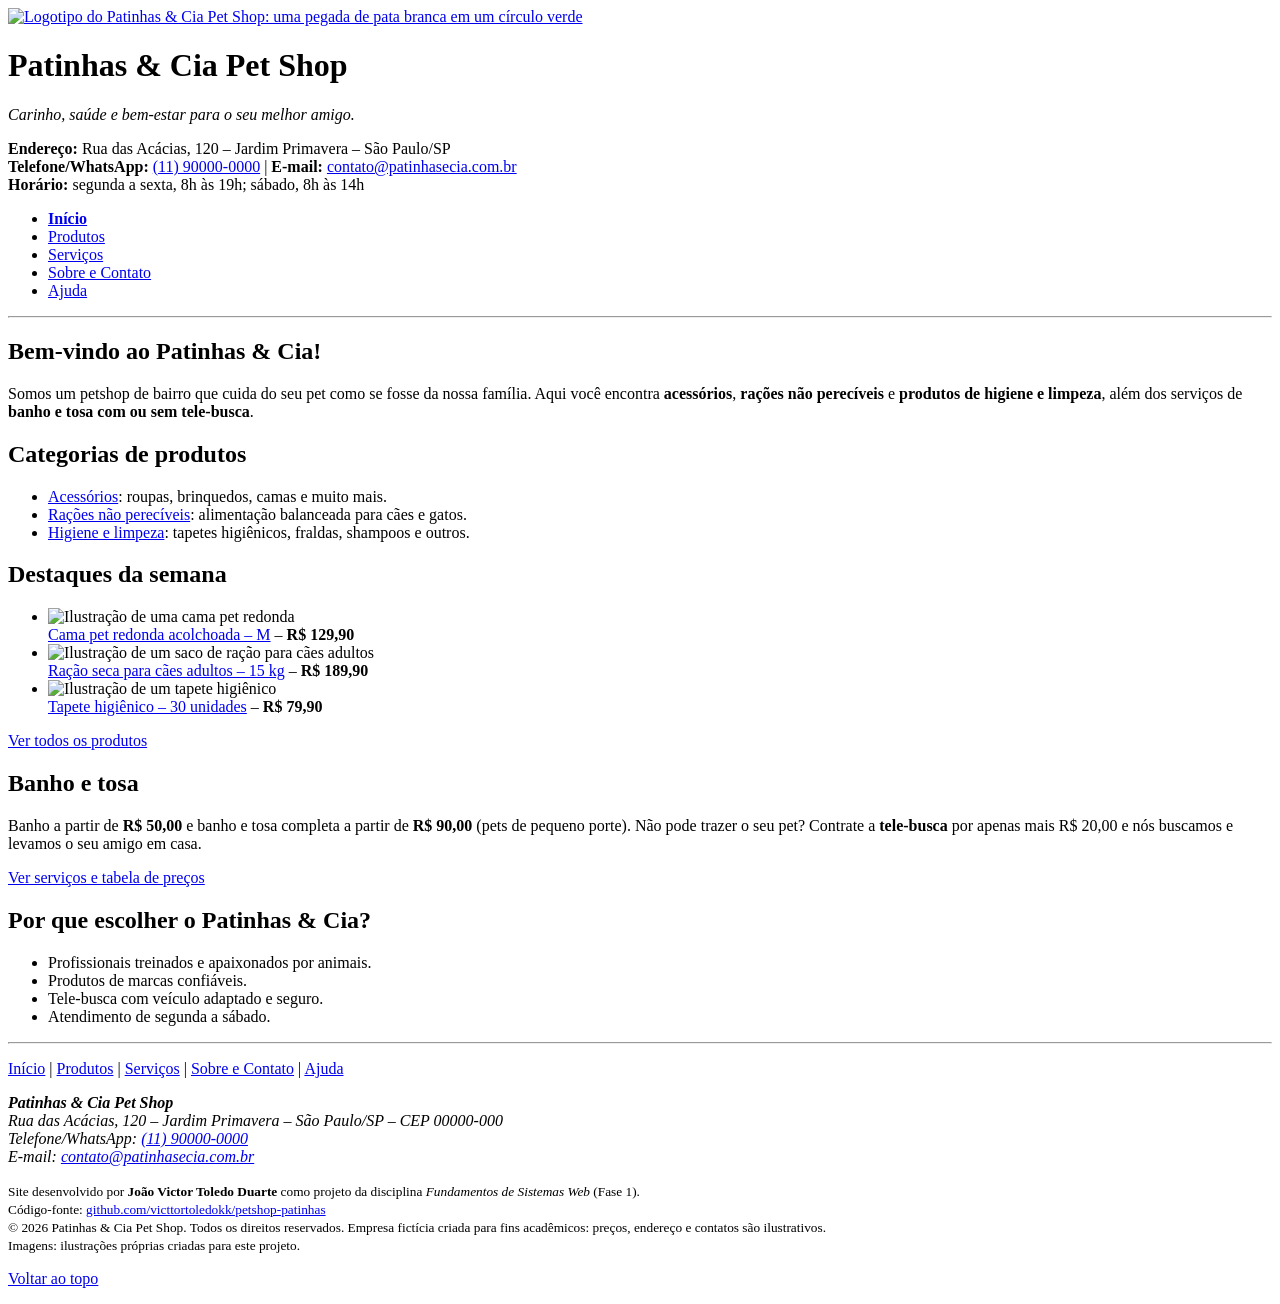
==== index.html @ b93b09d5 "Adiciona página inicial (index.html)" ====
<!DOCTYPE html>
<html lang="pt-BR">
<head>
  <meta charset="UTF-8">
  <meta name="viewport" content="width=device-width, initial-scale=1.0">
  <meta name="description" content="Patinhas & Cia Pet Shop: acessórios, rações, produtos de higiene e serviços de banho e tosa com tele-busca.">
  <meta name="author" content="João Victor Toledo Duarte">
  <title>Início | Patinhas &amp; Cia Pet Shop</title>
</head>
<body id="topo">
  <header>
    <a href="index.html"><img src="imagens/logo.svg" alt="Logotipo do Patinhas &amp; Cia Pet Shop: uma pegada de pata branca em um círculo verde" width="90" height="90"></a>
    <h1>Patinhas &amp; Cia Pet Shop</h1>
    <p><em>Carinho, saúde e bem-estar para o seu melhor amigo.</em></p>
    <p>
      <strong>Endereço:</strong> Rua das Acácias, 120 – Jardim Primavera – São Paulo/SP<br>
      <strong>Telefone/WhatsApp:</strong> <a href="tel:+5511900000000">(11) 90000-0000</a> |
      <strong>E-mail:</strong> <a href="mailto:contato@patinhasecia.com.br">contato@patinhasecia.com.br</a><br>
      <strong>Horário:</strong> segunda a sexta, 8h às 19h; sábado, 8h às 14h
    </p>
    <nav aria-label="Menu principal">
      <ul>
        <li><a href="index.html" aria-current="page"><strong>Início</strong></a></li>
        <li><a href="produtos.html">Produtos</a></li>
        <li><a href="servicos.html">Serviços</a></li>
        <li><a href="sobre.html">Sobre e Contato</a></li>
        <li><a href="ajuda.html">Ajuda</a></li>
      </ul>
    </nav>
    <hr>
  </header>

  <main>
    <section>
      <h2>Bem-vindo ao Patinhas &amp; Cia!</h2>
      <p>Somos um petshop de bairro que cuida do seu pet como se fosse da nossa família. Aqui você encontra <strong>acessórios</strong>, <strong>rações não perecíveis</strong> e <strong>produtos de higiene e limpeza</strong>, além dos serviços de <strong>banho e tosa com ou sem tele-busca</strong>.</p>
    </section>

    <section>
      <h2>Categorias de produtos</h2>
      <ul>
        <li><a href="produtos.html#acessorios">Acessórios</a>: roupas, brinquedos, camas e muito mais.</li>
        <li><a href="produtos.html#racoes">Rações não perecíveis</a>: alimentação balanceada para cães e gatos.</li>
        <li><a href="produtos.html#higiene">Higiene e limpeza</a>: tapetes higiênicos, fraldas, shampoos e outros.</li>
      </ul>
    </section>

    <section>
      <h2>Destaques da semana</h2>
      <ul>
        <li>
          <img src="imagens/cama-pet.svg" alt="Ilustração de uma cama pet redonda" width="120" height="120"><br>
          <a href="produtos.html#acessorios">Cama pet redonda acolchoada – M</a> – <strong>R$ 129,90</strong>
        </li>
        <li>
          <img src="imagens/racao-caes-adultos.svg" alt="Ilustração de um saco de ração para cães adultos" width="120" height="120"><br>
          <a href="produtos.html#racoes">Ração seca para cães adultos – 15 kg</a> – <strong>R$ 189,90</strong>
        </li>
        <li>
          <img src="imagens/tapete-higienico.svg" alt="Ilustração de um tapete higiênico" width="120" height="120"><br>
          <a href="produtos.html#higiene">Tapete higiênico – 30 unidades</a> – <strong>R$ 79,90</strong>
        </li>
      </ul>
      <p><a href="produtos.html">Ver todos os produtos</a></p>
    </section>

    <section>
      <h2>Banho e tosa</h2>
      <p>Banho a partir de <strong>R$ 50,00</strong> e banho e tosa completa a partir de <strong>R$ 90,00</strong> (pets de pequeno porte). Não pode trazer o seu pet? Contrate a <strong>tele-busca</strong> por apenas mais R$ 20,00 e nós buscamos e levamos o seu amigo em casa.</p>
      <p><a href="servicos.html">Ver serviços e tabela de preços</a></p>
    </section>

    <section>
      <h2>Por que escolher o Patinhas &amp; Cia?</h2>
      <ul>
        <li>Profissionais treinados e apaixonados por animais.</li>
        <li>Produtos de marcas confiáveis.</li>
        <li>Tele-busca com veículo adaptado e seguro.</li>
        <li>Atendimento de segunda a sábado.</li>
      </ul>
    </section>
  </main>

  <footer>
    <hr>
    <nav aria-label="Links do rodapé">
      <p><a href="index.html">Início</a> | <a href="produtos.html">Produtos</a> | <a href="servicos.html">Serviços</a> | <a href="sobre.html">Sobre e Contato</a> | <a href="ajuda.html">Ajuda</a></p>
    </nav>
    <address>
      <strong>Patinhas &amp; Cia Pet Shop</strong><br>
      Rua das Acácias, 120 – Jardim Primavera – São Paulo/SP – CEP 00000-000<br>
      Telefone/WhatsApp: <a href="tel:+5511900000000">(11) 90000-0000</a><br>
      E-mail: <a href="mailto:contato@patinhasecia.com.br">contato@patinhasecia.com.br</a>
    </address>
    <p>
      <small>
        Site desenvolvido por <strong>João Victor Toledo Duarte</strong> como projeto da disciplina
        <cite>Fundamentos de Sistemas Web</cite> (Fase 1).<br>
        Código-fonte: <a href="https://github.com/victtortoledokk/petshop-patinhas">github.com/victtortoledokk/petshop-patinhas</a><br>
        &copy; 2026 Patinhas &amp; Cia Pet Shop. Todos os direitos reservados.
        Empresa fictícia criada para fins acadêmicos: preços, endereço e contatos são ilustrativos.<br>
        Imagens: ilustrações próprias criadas para este projeto.
      </small>
    </p>
    <p><a href="#topo">Voltar ao topo</a></p>
  </footer>
</body>
</html>
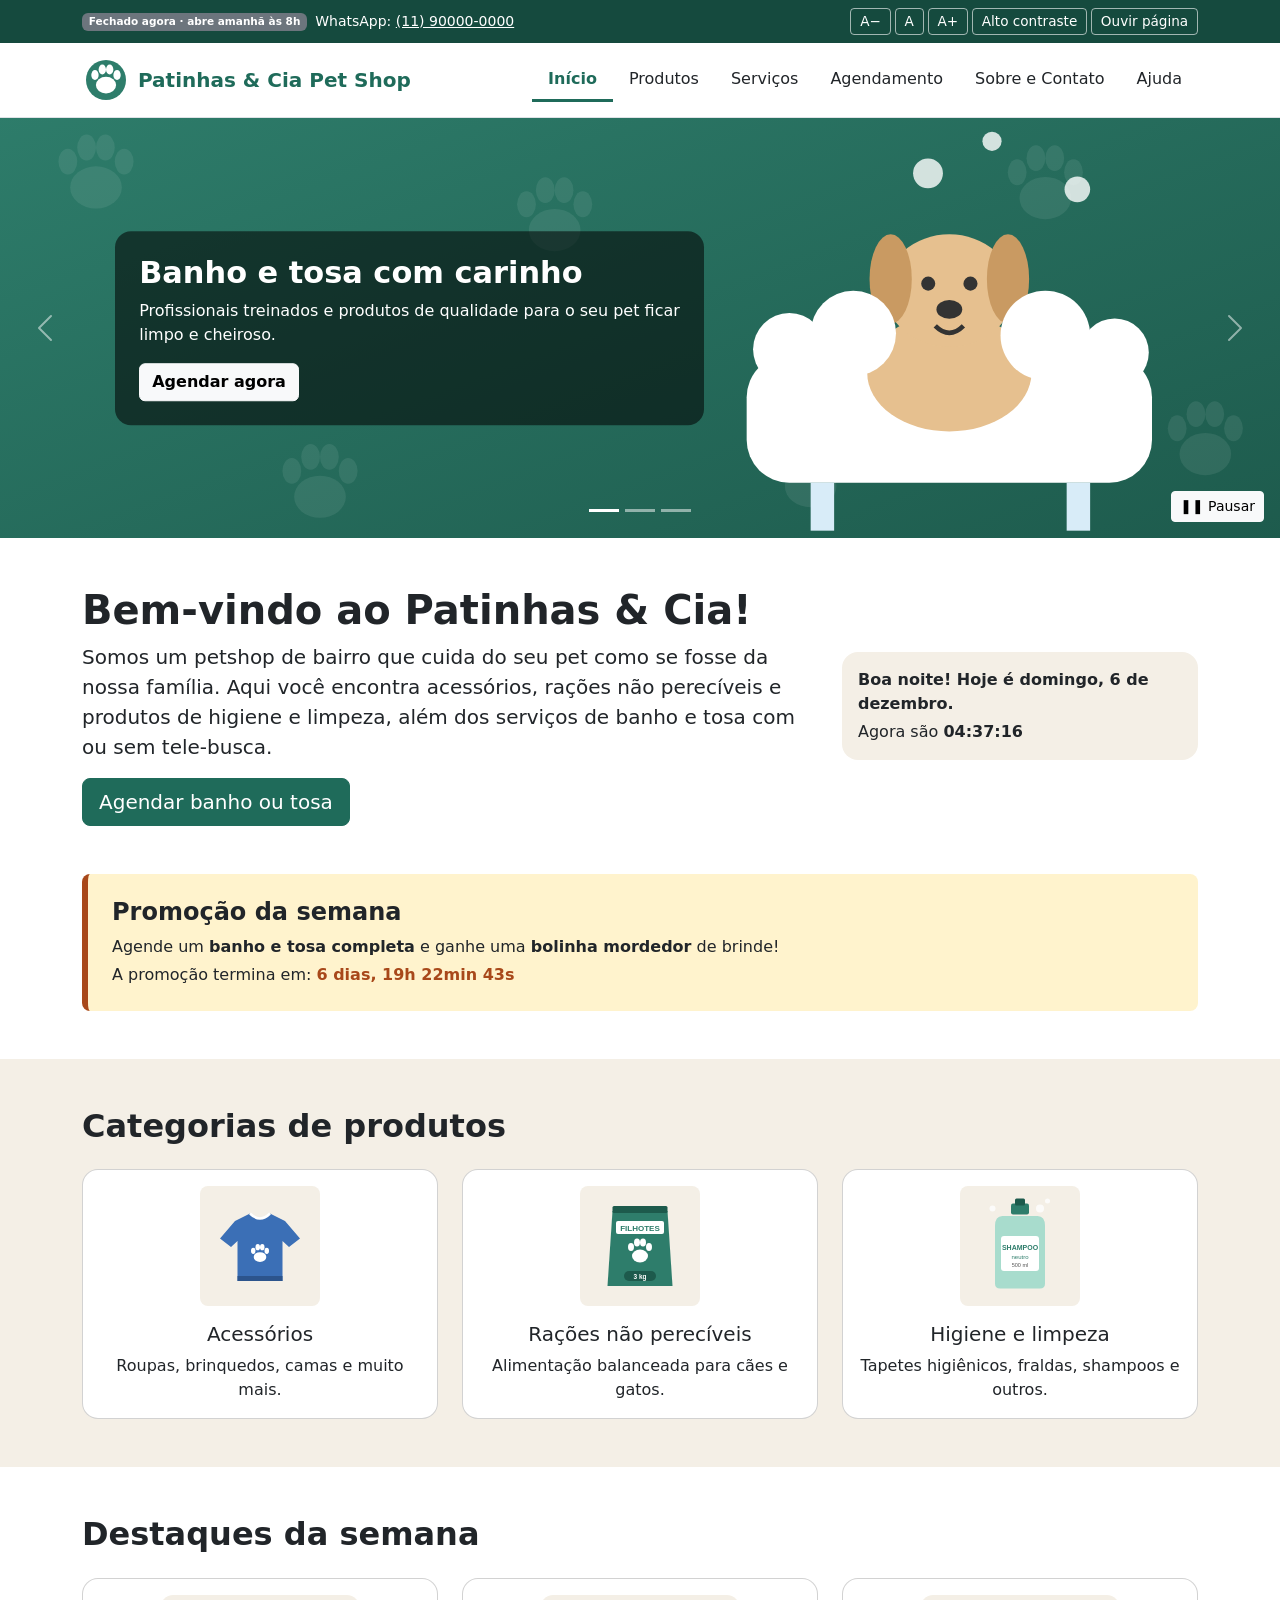
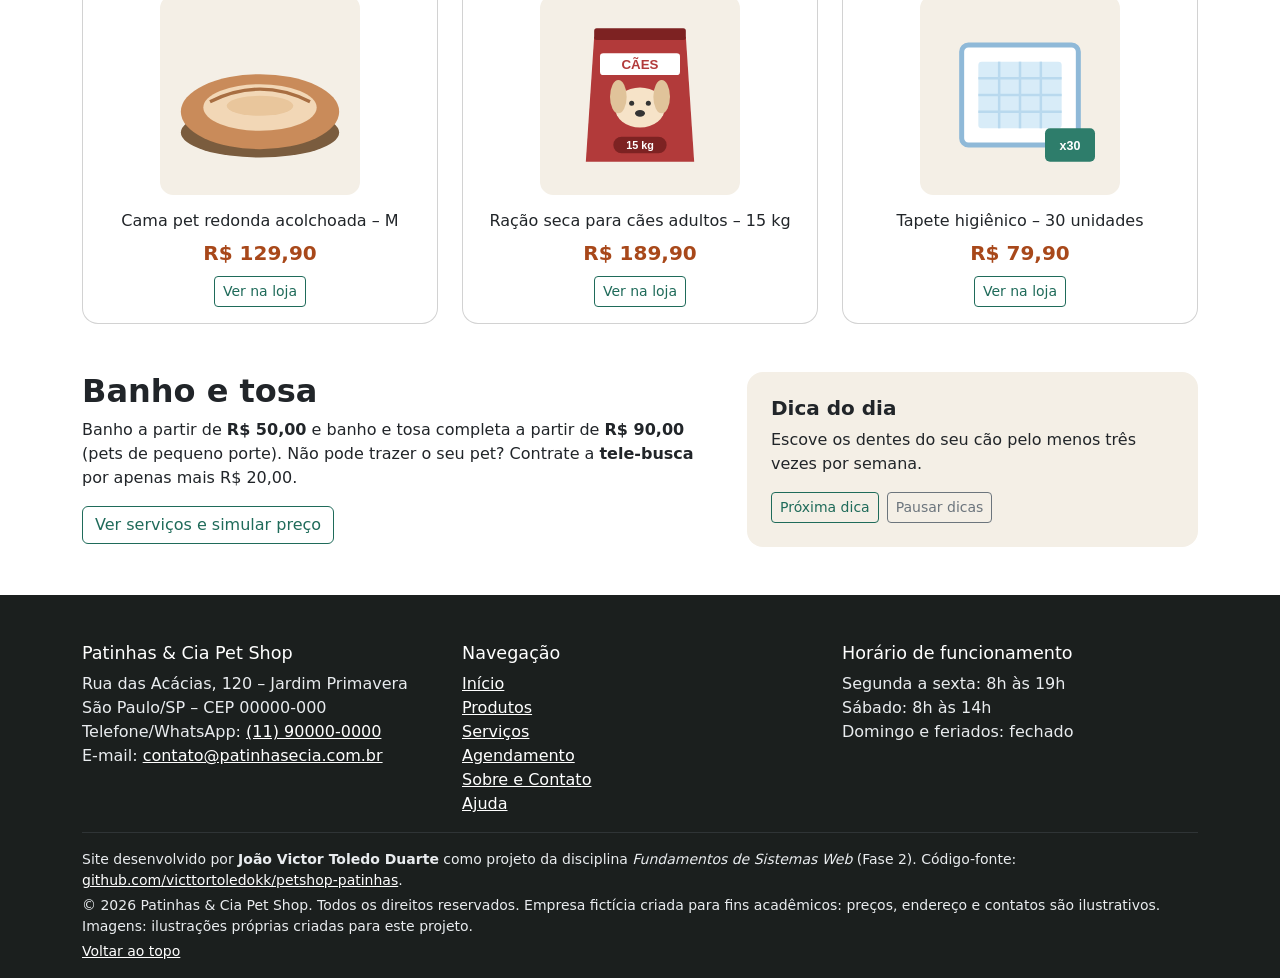
==== commit 66d854b6: "Fase 2: página inicial com Bootstrap, carrossel e funções temporais (index.html)" ====
--- a/index.html
+++ b/index.html
@@ -3,106 +3,292 @@
 <head>
   <meta charset="UTF-8">
   <meta name="viewport" content="width=device-width, initial-scale=1.0">
-  <meta name="description" content="Patinhas & Cia Pet Shop: acessórios, rações, produtos de higiene e serviços de banho e tosa com tele-busca.">
+  <meta name="description" content="Patinhas & Cia Pet Shop: acessórios, rações, produtos de higiene e banho e tosa com tele-busca.">
   <meta name="author" content="João Victor Toledo Duarte">
   <title>Início | Patinhas &amp; Cia Pet Shop</title>
+  <link rel="icon" href="imagens/logo.svg" type="image/svg+xml">
+  <!-- Bootstrap 5 (CDN) e, depois, o CSS próprio do site, que personaliza o Bootstrap -->
+  <link rel="stylesheet" href="https://cdn.jsdelivr.net/npm/bootstrap@5.3.9/dist/css/bootstrap.min.css" integrity="sha384-yEPZ7jP9S0QKiUQ0m3jjsO4ProIW7wvR9gXkI7JOGa2XVsw53Yke2bsdkBbjmmiX" crossorigin="anonymous">
+  <link rel="stylesheet" href="css/estilo.css">
 </head>
 <body id="topo">
+  <!-- Link para pular direto ao conteúdo (acessibilidade para teclado e leitores de tela) -->
+  <a class="visually-hidden-focusable pular-link" href="#conteudo">Pular para o conteúdo principal</a>
+
+  <!-- ===================== CABEÇALHO ===================== -->
   <header>
-    <a href="index.html"><img src="imagens/logo.svg" alt="Logotipo do Patinhas &amp; Cia Pet Shop: uma pegada de pata branca em um círculo verde" width="90" height="90"></a>
-    <h1>Patinhas &amp; Cia Pet Shop</h1>
-    <p><em>Carinho, saúde e bem-estar para o seu melhor amigo.</em></p>
-    <p>
-      <strong>Endereço:</strong> Rua das Acácias, 120 – Jardim Primavera – São Paulo/SP<br>
-      <strong>Telefone/WhatsApp:</strong> <a href="tel:+5511900000000">(11) 90000-0000</a> |
-      <strong>E-mail:</strong> <a href="mailto:contato@patinhasecia.com.br">contato@patinhasecia.com.br</a><br>
-      <strong>Horário:</strong> segunda a sexta, 8h às 19h; sábado, 8h às 14h
-    </p>
-    <nav aria-label="Menu principal">
-      <ul>
-        <li><a href="index.html" aria-current="page"><strong>Início</strong></a></li>
-        <li><a href="produtos.html">Produtos</a></li>
-        <li><a href="servicos.html">Serviços</a></li>
-        <li><a href="sobre.html">Sobre e Contato</a></li>
-        <li><a href="ajuda.html">Ajuda</a></li>
-      </ul>
+    <!-- Barra superior: status da loja (atualizado por JavaScript), contato e recursos de acessibilidade -->
+    <div class="barra-topo py-2">
+      <div class="container d-flex flex-wrap justify-content-between align-items-center gap-2">
+        <p class="mb-0 d-flex flex-wrap align-items-center gap-2">
+          <span id="status-loja" class="badge text-bg-secondary">Seg. a sex. 8h às 19h · sáb. 8h às 14h</span>
+          <span>WhatsApp: <a href="tel:+5511900000000">(11) 90000-0000</a></span>
+        </p>
+        <div class="barra-acessibilidade d-flex flex-wrap gap-1" role="group" aria-label="Recursos de acessibilidade">
+          <button type="button" class="btn btn-sm" id="btn-diminuir-fonte" aria-label="Diminuir o tamanho do texto">A−</button>
+          <button type="button" class="btn btn-sm" id="btn-fonte-padrao" aria-label="Voltar ao tamanho de texto padrão">A</button>
+          <button type="button" class="btn btn-sm" id="btn-aumentar-fonte" aria-label="Aumentar o tamanho do texto">A+</button>
+          <button type="button" class="btn btn-sm" id="btn-contraste" aria-pressed="false">Alto contraste</button>
+          <button type="button" class="btn btn-sm" id="btn-ouvir" aria-pressed="false"><span class="rotulo-ouvir">Ouvir página</span></button>
+        </div>
+      </div>
+    </div>
+
+    <!-- Menu de navegação responsivo (Bootstrap navbar): vira um botão "hambúrguer" em telas pequenas -->
+    <nav class="navbar navbar-expand-lg bg-white border-bottom shadow-sm" aria-label="Menu principal">
+      <div class="container">
+        <a class="navbar-brand navbar-marca d-flex align-items-center gap-2 fw-bold text-primary" href="index.html">
+          <img src="imagens/logo.svg" alt="" width="48" height="48">
+          Patinhas &amp; Cia Pet Shop
+        </a>
+        <button class="navbar-toggler" type="button" data-bs-toggle="collapse" data-bs-target="#menu-principal"
+                aria-controls="menu-principal" aria-expanded="false" aria-label="Abrir ou fechar o menu de navegação">
+          <span class="navbar-toggler-icon"></span>
+        </button>
+        <div class="collapse navbar-collapse" id="menu-principal">
+          <ul class="navbar-nav ms-auto">
+          <li class="nav-item"><a class="nav-link px-lg-3" href="index.html" aria-current="page">Início</a></li>
+          <li class="nav-item"><a class="nav-link px-lg-3" href="produtos.html">Produtos</a></li>
+          <li class="nav-item"><a class="nav-link px-lg-3" href="servicos.html">Serviços</a></li>
+          <li class="nav-item"><a class="nav-link px-lg-3" href="agendamento.html">Agendamento</a></li>
+          <li class="nav-item"><a class="nav-link px-lg-3" href="sobre.html">Sobre e Contato</a></li>
+          <li class="nav-item"><a class="nav-link px-lg-3" href="ajuda.html">Ajuda</a></li>
+          </ul>
+        </div>
+      </div>
     </nav>
-    <hr>
   </header>
 
-  <main>
-    <section>
-      <h2>Bem-vindo ao Patinhas &amp; Cia!</h2>
-      <p>Somos um petshop de bairro que cuida do seu pet como se fosse da nossa família. Aqui você encontra <strong>acessórios</strong>, <strong>rações não perecíveis</strong> e <strong>produtos de higiene e limpeza</strong>, além dos serviços de <strong>banho e tosa com ou sem tele-busca</strong>.</p>
-    </section>
-
-    <section>
-      <h2>Categorias de produtos</h2>
-      <ul>
-        <li><a href="produtos.html#acessorios">Acessórios</a>: roupas, brinquedos, camas e muito mais.</li>
-        <li><a href="produtos.html#racoes">Rações não perecíveis</a>: alimentação balanceada para cães e gatos.</li>
-        <li><a href="produtos.html#higiene">Higiene e limpeza</a>: tapetes higiênicos, fraldas, shampoos e outros.</li>
-      </ul>
-    </section>
-
-    <section>
-      <h2>Destaques da semana</h2>
-      <ul>
-        <li>
-          <img src="imagens/cama-pet.svg" alt="Ilustração de uma cama pet redonda" width="120" height="120"><br>
-          <a href="produtos.html#acessorios">Cama pet redonda acolchoada – M</a> – <strong>R$ 129,90</strong>
-        </li>
-        <li>
-          <img src="imagens/racao-caes-adultos.svg" alt="Ilustração de um saco de ração para cães adultos" width="120" height="120"><br>
-          <a href="produtos.html#racoes">Ração seca para cães adultos – 15 kg</a> – <strong>R$ 189,90</strong>
-        </li>
-        <li>
-          <img src="imagens/tapete-higienico.svg" alt="Ilustração de um tapete higiênico" width="120" height="120"><br>
-          <a href="produtos.html#higiene">Tapete higiênico – 30 unidades</a> – <strong>R$ 79,90</strong>
-        </li>
-      </ul>
-      <p><a href="produtos.html">Ver todos os produtos</a></p>
-    </section>
-
-    <section>
-      <h2>Banho e tosa</h2>
-      <p>Banho a partir de <strong>R$ 50,00</strong> e banho e tosa completa a partir de <strong>R$ 90,00</strong> (pets de pequeno porte). Não pode trazer o seu pet? Contrate a <strong>tele-busca</strong> por apenas mais R$ 20,00 e nós buscamos e levamos o seu amigo em casa.</p>
-      <p><a href="servicos.html">Ver serviços e tabela de preços</a></p>
-    </section>
-
-    <section>
-      <h2>Por que escolher o Patinhas &amp; Cia?</h2>
-      <ul>
-        <li>Profissionais treinados e apaixonados por animais.</li>
-        <li>Produtos de marcas confiáveis.</li>
-        <li>Tele-busca com veículo adaptado e seguro.</li>
-        <li>Atendimento de segunda a sábado.</li>
-      </ul>
+  <!-- ===================== CONTEÚDO PRINCIPAL ===================== -->
+  <main id="conteudo" tabindex="-1">
+    <!-- Carrossel de destaques (Bootstrap). A troca automática é iniciada em js/main.js -->
+    <section aria-label="Destaques">
+      <div id="carrossel-destaques" class="carousel slide position-relative" aria-roledescription="carrossel">
+        <div class="carousel-indicators">
+        <button type="button" data-bs-target="#carrossel-destaques" data-bs-slide-to="0" class="active" aria-current="true" aria-label="Slide 1: Banho e tosa com carinho"></button>
+        <button type="button" data-bs-target="#carrossel-destaques" data-bs-slide-to="1" aria-label="Slide 2: Tudo para o seu pet"></button>
+        <button type="button" data-bs-target="#carrossel-destaques" data-bs-slide-to="2" aria-label="Slide 3: Tele-busca: buscamos e levamos"></button>
+        </div>
+        <div class="carousel-inner" aria-live="off">
+        <div class="carousel-item active" role="group" aria-roledescription="slide" aria-label="1 de 3">
+          <img src="imagens/banner-banho.svg" class="d-block w-100" alt="Ilustração de um cachorro caramelo sorridente dentro de uma banheira branca cheia de espuma, sobre fundo verde com pegadas de patas." width="1200" height="450">
+          <div class="carousel-caption">
+            <p class="h2 text-white">Banho e tosa com carinho</p>
+            <p>Profissionais treinados e produtos de qualidade para o seu pet ficar limpo e cheiroso.</p>
+            <a class="btn btn-light fw-semibold" href="agendamento.html">Agendar agora</a>
+          </div>
+        </div>
+        <div class="carousel-item" role="group" aria-roledescription="slide" aria-label="2 de 3">
+          <img src="imagens/banner-produtos.svg" class="d-block w-100" alt="Ilustração de produtos para pets sobre fundo azul: saco de ração vermelho, saco de ração roxo, bolinha laranja e um gato deitado numa cama pet." width="1200" height="450">
+          <div class="carousel-caption">
+            <p class="h2 text-white">Tudo para o seu pet</p>
+            <p>Acessórios, rações e produtos de higiene com preço justo.</p>
+            <a class="btn btn-light fw-semibold" href="produtos.html">Ver produtos</a>
+          </div>
+        </div>
+        <div class="carousel-item" role="group" aria-roledescription="slide" aria-label="3 de 3">
+          <img src="imagens/banner-telebusca.svg" class="d-block w-100" alt="Ilustração de uma van verde com uma grande pegada de pata na lateral e um cachorro na janela, andando por uma estrada sobre fundo laranja." width="1200" height="450">
+          <div class="carousel-caption">
+            <p class="h2 text-white">Tele-busca: buscamos e levamos</p>
+            <p>Não tem tempo? Buscamos o seu pet em casa por apenas mais R$ 20,00.</p>
+            <a class="btn btn-light fw-semibold" href="servicos.html#tele-busca">Conhecer a tele-busca</a>
+          </div>
+        </div>
+        </div>
+        <button class="carousel-control-prev" type="button" data-bs-target="#carrossel-destaques" data-bs-slide="prev">
+          <span class="carousel-control-prev-icon" aria-hidden="true"></span>
+          <span class="visually-hidden">Slide anterior</span>
+        </button>
+        <button class="carousel-control-next" type="button" data-bs-target="#carrossel-destaques" data-bs-slide="next">
+          <span class="carousel-control-next-icon" aria-hidden="true"></span>
+          <span class="visually-hidden">Próximo slide</span>
+        </button>
+        <!-- Botão para pausar a troca automática (acessibilidade) -->
+        <button type="button" class="btn btn-light btn-sm btn-carrossel-pausa" id="btn-pausar-carrossel">
+          <span class="icone" aria-hidden="true">❚❚</span> <span class="rotulo">Pausar</span>
+        </button>
+      </div>
+    </section>
+
+    <!-- Boas-vindas com saudação e relógio (funções temporais em js/main.js) -->
+    <section class="container py-5">
+      <div class="row g-4 align-items-center">
+        <div class="col-lg-8">
+          <h1 class="fw-bold">Bem-vindo ao Patinhas &amp; Cia!</h1>
+          <p class="lead">Somos um petshop de bairro que cuida do seu pet como se fosse da nossa família. Aqui você encontra <strong>acessórios</strong>, <strong>rações não perecíveis</strong> e <strong>produtos de higiene e limpeza</strong>, além dos serviços de <strong>banho e tosa com ou sem tele-busca</strong>.</p>
+          <a class="btn btn-primary btn-lg" href="agendamento.html">Agendar banho ou tosa</a>
+        </div>
+        <div class="col-lg-4">
+          <div class="card bg-suave border-0 p-3">
+            <p id="saudacao" class="fw-semibold mb-1">Olá! Seja bem-vindo.</p>
+            <p class="mb-0">Agora são <span id="relogio" class="relogio fw-bold">--:--:--</span></p>
+          </div>
+        </div>
+      </div>
+    </section>
+
+    <!-- Promoção com contagem regressiva -->
+    <section class="container mb-5" aria-labelledby="titulo-promocao">
+      <div class="faixa-promocao rounded-3 p-4">
+        <h2 id="titulo-promocao" class="h4 fw-bold">Promoção da semana</h2>
+        <p class="mb-1">Agende um <strong>banho e tosa completa</strong> e ganhe uma <strong>bolinha mordedor</strong> de brinde!</p>
+        <p class="mb-0">A promoção termina em: <span id="contador-promocao" class="contador">calculando…</span></p>
+      </div>
+    </section>
+
+    <!-- Categorias de produtos -->
+    <section class="bg-suave py-5" aria-labelledby="titulo-categorias">
+      <div class="container">
+        <h2 id="titulo-categorias" class="fw-bold mb-4">Categorias de produtos</h2>
+        <div class="row row-cols-1 row-cols-md-3 g-4">
+          <div class="col">
+            <a class="card-categoria" href="produtos.html#acessorios">
+              <div class="card h-100 text-center p-3">
+                <img src="imagens/roupinha-moletom.svg" alt="" width="120" height="120" class="mx-auto">
+                <h3 class="h5 mt-3">Acessórios</h3>
+                <p class="mb-0">Roupas, brinquedos, camas e muito mais.</p>
+              </div>
+            </a>
+          </div>
+          <div class="col">
+            <a class="card-categoria" href="produtos.html#racoes">
+              <div class="card h-100 text-center p-3">
+                <img src="imagens/racao-filhotes.svg" alt="" width="120" height="120" class="mx-auto">
+                <h3 class="h5 mt-3">Rações não perecíveis</h3>
+                <p class="mb-0">Alimentação balanceada para cães e gatos.</p>
+              </div>
+            </a>
+          </div>
+          <div class="col">
+            <a class="card-categoria" href="produtos.html#higiene">
+              <div class="card h-100 text-center p-3">
+                <img src="imagens/shampoo-neutro.svg" alt="" width="120" height="120" class="mx-auto">
+                <h3 class="h5 mt-3">Higiene e limpeza</h3>
+                <p class="mb-0">Tapetes higiênicos, fraldas, shampoos e outros.</p>
+              </div>
+            </a>
+          </div>
+        </div>
+      </div>
+    </section>
+
+    <!-- Destaques da semana -->
+    <section class="container py-5" aria-labelledby="titulo-destaques">
+      <h2 id="titulo-destaques" class="fw-bold mb-4">Destaques da semana</h2>
+      <div class="row row-cols-1 row-cols-sm-2 row-cols-lg-3 g-4">
+        <div class="col">
+          <div class="card card-produto h-100 text-center">
+            <img src="imagens/cama-pet.svg" alt="Ilustração de uma cama pet redonda marrom com almofada bege" width="200" height="200">
+            <div class="card-body">
+              <h3 class="h6 card-title">Cama pet redonda acolchoada – M</h3>
+              <p class="preco mb-2"><span class="visually-hidden">Preço: </span>R$ 129,90</p>
+              <a href="produtos.html#acessorios" class="btn btn-outline-primary btn-sm">Ver na loja<span class="visually-hidden">: Cama pet redonda acolchoada – M</span></a>
+            </div>
+          </div>
+        </div>
+        <div class="col">
+          <div class="card card-produto h-100 text-center">
+            <img src="imagens/racao-caes-adultos.svg" alt="Ilustração de um saco vermelho de ração para cães de 15 kg" width="200" height="200">
+            <div class="card-body">
+              <h3 class="h6 card-title">Ração seca para cães adultos – 15 kg</h3>
+              <p class="preco mb-2"><span class="visually-hidden">Preço: </span>R$ 189,90</p>
+              <a href="produtos.html#racoes" class="btn btn-outline-primary btn-sm">Ver na loja<span class="visually-hidden">: Ração seca para cães adultos – 15 kg</span></a>
+            </div>
+          </div>
+        </div>
+        <div class="col">
+          <div class="card card-produto h-100 text-center">
+            <img src="imagens/tapete-higienico.svg" alt="Ilustração de um tapete higiênico quadriculado azul" width="200" height="200">
+            <div class="card-body">
+              <h3 class="h6 card-title">Tapete higiênico – 30 unidades</h3>
+              <p class="preco mb-2"><span class="visually-hidden">Preço: </span>R$ 79,90</p>
+              <a href="produtos.html#higiene" class="btn btn-outline-primary btn-sm">Ver na loja<span class="visually-hidden">: Tapete higiênico – 30 unidades</span></a>
+            </div>
+          </div>
+        </div>
+      </div>
+    </section>
+
+    <!-- Serviços + dica rotativa (troca a cada 8 segundos) -->
+    <section class="container" aria-labelledby="titulo-servicos">
+      <div class="row g-4">
+        <div class="col-lg-7">
+          <h2 id="titulo-servicos" class="fw-bold">Banho e tosa</h2>
+          <p>Banho a partir de <strong>R$ 50,00</strong> e banho e tosa completa a partir de <strong>R$ 90,00</strong> (pets de pequeno porte). Não pode trazer o seu pet? Contrate a <strong>tele-busca</strong> por apenas mais R$ 20,00.</p>
+          <a class="btn btn-outline-primary" href="servicos.html">Ver serviços e simular preço</a>
+        </div>
+        <div class="col-lg-5">
+          <div class="card border-0 bg-suave p-4 h-100">
+            <h2 class="h5 fw-bold">Dica do dia</h2>
+            <p id="dica-texto" class="mb-3">Escove os dentes do seu cão pelo menos três vezes por semana.</p>
+            <div class="d-flex gap-2">
+              <button type="button" class="btn btn-sm btn-outline-primary" id="btn-proxima-dica">Próxima dica</button>
+              <button type="button" class="btn btn-sm btn-outline-secondary" id="btn-pausar-dicas" aria-pressed="false">Pausar dicas</button>
+            </div>
+          </div>
+        </div>
+      </div>
     </section>
   </main>
 
-  <footer>
-    <hr>
-    <nav aria-label="Links do rodapé">
-      <p><a href="index.html">Início</a> | <a href="produtos.html">Produtos</a> | <a href="servicos.html">Serviços</a> | <a href="sobre.html">Sobre e Contato</a> | <a href="ajuda.html">Ajuda</a></p>
-    </nav>
-    <address>
-      <strong>Patinhas &amp; Cia Pet Shop</strong><br>
-      Rua das Acácias, 120 – Jardim Primavera – São Paulo/SP – CEP 00000-000<br>
-      Telefone/WhatsApp: <a href="tel:+5511900000000">(11) 90000-0000</a><br>
-      E-mail: <a href="mailto:contato@patinhasecia.com.br">contato@patinhasecia.com.br</a>
-    </address>
-    <p>
-      <small>
+  <!-- ===================== RODAPÉ ===================== -->
+  <footer class="rodape mt-5 pt-5 pb-3">
+    <div class="container">
+      <div class="row g-4">
+        <div class="col-md-4">
+          <h2>Patinhas &amp; Cia Pet Shop</h2>
+          <address class="mb-0">
+            Rua das Acácias, 120 – Jardim Primavera<br>
+            São Paulo/SP – CEP 00000-000<br>
+            Telefone/WhatsApp: <a href="tel:+5511900000000">(11) 90000-0000</a><br>
+            E-mail: <a href="mailto:contato@patinhasecia.com.br">contato@patinhasecia.com.br</a>
+          </address>
+        </div>
+        <div class="col-md-4">
+          <h2>Navegação</h2>
+          <nav aria-label="Links do rodapé">
+            <ul class="list-unstyled mb-0">
+              <li><a href="index.html">Início</a></li>
+              <li><a href="produtos.html">Produtos</a></li>
+              <li><a href="servicos.html">Serviços</a></li>
+              <li><a href="agendamento.html">Agendamento</a></li>
+              <li><a href="sobre.html">Sobre e Contato</a></li>
+              <li><a href="ajuda.html">Ajuda</a></li>
+            </ul>
+          </nav>
+        </div>
+        <div class="col-md-4">
+          <h2>Horário de funcionamento</h2>
+          <ul class="list-unstyled mb-0">
+            <li>Segunda a sexta: 8h às 19h</li>
+            <li>Sábado: 8h às 14h</li>
+            <li>Domingo e feriados: fechado</li>
+          </ul>
+        </div>
+      </div>
+      <hr class="border-secondary">
+      <p class="small mb-1">
         Site desenvolvido por <strong>João Victor Toledo Duarte</strong> como projeto da disciplina
-        <cite>Fundamentos de Sistemas Web</cite> (Fase 1).<br>
-        Código-fonte: <a href="https://github.com/victtortoledokk/petshop-patinhas">github.com/victtortoledokk/petshop-patinhas</a><br>
-        &copy; 2026 Patinhas &amp; Cia Pet Shop. Todos os direitos reservados.
-        Empresa fictícia criada para fins acadêmicos: preços, endereço e contatos são ilustrativos.<br>
+        <cite>Fundamentos de Sistemas Web</cite> (Fase 2).
+        Código-fonte: <a href="https://github.com/victtortoledokk/petshop-patinhas">github.com/victtortoledokk/petshop-patinhas</a>.
+      </p>
+      <p class="small mb-1">
+        &copy; <span class="ano-atual">2026</span> Patinhas &amp; Cia Pet Shop. Todos os direitos reservados.
+        Empresa fictícia criada para fins acadêmicos: preços, endereço e contatos são ilustrativos.
         Imagens: ilustrações próprias criadas para este projeto.
-      </small>
-    </p>
-    <p><a href="#topo">Voltar ao topo</a></p>
+      </p>
+      <p class="small mb-0"><a href="#topo">Voltar ao topo</a></p>
+    </div>
   </footer>
+
+  <!-- Região invisível lida por leitores de tela quando o JavaScript avisa algo -->
+  <div id="anuncio-leitor" class="visually-hidden" aria-live="polite" aria-atomic="true"></div>
+  <!-- Área onde aparecem os avisos flutuantes (toasts) -->
+  <div id="area-avisos" class="toast-container position-fixed bottom-0 start-0 p-3"></div>
+
+  <!-- Scripts no fim do body: a página aparece antes de o JavaScript carregar -->
+  <script src="https://cdn.jsdelivr.net/npm/bootstrap@5.3.9/dist/js/bootstrap.bundle.min.js" integrity="sha384-WyOxWvTyr1QaMPfiPJSv76iReVthorl5uWlFtZPyK0IEB0hGzo9y5Bp9mYanr8Bu" crossorigin="anonymous"></script>
+  <script src="js/dados.js"></script>
+  <script src="js/main.js"></script>
 </body>
 </html>
--- a/css/estilo.css
+++ b/css/estilo.css
@@ -0,0 +1,448 @@
+/* ==========================================================================
+   Patinhas & Cia Pet Shop – folha de estilos própria (Fase 2)
+   Autor: João Victor Toledo Duarte
+   Disciplina: Fundamentos de Sistemas Web
+
+   Este arquivo complementa o Bootstrap 5. Ele define:
+   1. Variáveis de cor da marca
+   2. Estilos gerais e de foco (acessibilidade)
+   3. Cabeçalho, barra de acessibilidade e menu
+   4. Carrossel
+   5. Cards de produtos e serviços
+   6. Formulários
+   7. Rodapé
+   8. Modo de alto contraste
+   9. Preferência por movimento reduzido
+   ========================================================================== */
+
+/* 1. Variáveis de cor ------------------------------------------------------
+   As cores foram escolhidas com contraste mínimo de 4,5:1 sobre o branco
+   (critério WCAG AA para texto normal). */
+:root {
+  --cor-primaria: #1f6b5a;        /* verde da marca (contraste 6,3:1 com branco) */
+  --cor-primaria-escura: #154a3e;
+  --cor-destaque: #a8481a;        /* laranja escuro para preços (5,8:1 no branco; 5,0:1 no bege) */
+  --cor-fundo-suave: #f4efe6;     /* bege claro usado em seções */
+  --cor-texto: #212529;
+  --raio-borda: 1rem;
+
+  /* Personaliza a cor primária do Bootstrap para usar a cor da marca */
+  --bs-primary: #1f6b5a;
+  --bs-primary-rgb: 31, 107, 90;
+  --bs-link-color: #1f6b5a;
+  --bs-link-color-rgb: 31, 107, 90;
+  --bs-link-hover-color: #154a3e;
+  --bs-link-hover-color-rgb: 21, 74, 62;
+}
+
+/* 2. Estilos gerais ------------------------------------------------------- */
+html {
+  scroll-behavior: smooth;  /* rolagem suave ao clicar em âncoras */
+}
+
+body {
+  color: var(--cor-texto);
+  background-color: #ffffff;
+}
+
+/* Foco bem visível em todos os elementos navegáveis pelo teclado */
+a:focus-visible,
+button:focus-visible,
+input:focus-visible,
+select:focus-visible,
+textarea:focus-visible,
+.carousel-control-prev:focus-visible,
+.carousel-control-next:focus-visible,
+[tabindex]:focus-visible {
+  outline: 3px solid #ffbf47 !important;
+  outline-offset: 2px;
+  box-shadow: 0 0 0 5px #0b0c0c !important;
+}
+
+/* O <main> recebe foco pelo link "Pular para o conteúdo"; sem contorno extra */
+main:focus {
+  outline: none;
+}
+
+/* Link "Pular para o conteúdo": invisível até receber foco pelo teclado */
+.pular-link {
+  position: absolute;
+  top: 0.5rem;
+  left: 0.5rem;
+  z-index: 2000;
+  padding: 0.75rem 1rem;
+  background: #ffbf47;
+  color: #0b0c0c;
+  font-weight: 700;
+  border-radius: 0.5rem;
+}
+
+/* Botões da cor primária usando a cor da marca */
+.btn-primary {
+  --bs-btn-bg: var(--cor-primaria);
+  --bs-btn-border-color: var(--cor-primaria);
+  --bs-btn-hover-bg: var(--cor-primaria-escura);
+  --bs-btn-hover-border-color: var(--cor-primaria-escura);
+  --bs-btn-active-bg: var(--cor-primaria-escura);
+  --bs-btn-active-border-color: var(--cor-primaria-escura);
+  --bs-btn-disabled-bg: var(--cor-primaria);
+  --bs-btn-disabled-border-color: var(--cor-primaria);
+}
+
+.btn-outline-primary {
+  --bs-btn-color: var(--cor-primaria);
+  --bs-btn-border-color: var(--cor-primaria);
+  --bs-btn-hover-bg: var(--cor-primaria);
+  --bs-btn-hover-border-color: var(--cor-primaria);
+  --bs-btn-active-bg: var(--cor-primaria);
+  --bs-btn-active-border-color: var(--cor-primaria);
+}
+
+.text-primary {
+  color: var(--cor-primaria) !important;
+}
+
+.bg-suave {
+  background-color: var(--cor-fundo-suave);
+}
+
+/* Faixa de título no topo das páginas internas */
+.faixa-titulo {
+  background: linear-gradient(135deg, var(--cor-primaria), var(--cor-primaria-escura));
+  color: #ffffff;
+  padding: 2.5rem 0;
+}
+
+.faixa-titulo a {
+  color: #ffffff;
+}
+
+.preco {
+  color: var(--cor-destaque);
+  font-weight: 700;
+  font-size: 1.25rem;
+}
+
+/* 3. Cabeçalho ------------------------------------------------------------ */
+.barra-topo {
+  background-color: var(--cor-primaria-escura);
+  color: #ffffff;
+  font-size: 0.875rem;
+}
+
+.barra-topo a {
+  color: #ffffff;
+}
+
+/* Botões da barra de acessibilidade */
+.barra-acessibilidade .btn {
+  --bs-btn-padding-y: 0.15rem;
+  --bs-btn-padding-x: 0.55rem;
+  --bs-btn-font-size: 0.85rem;
+  color: #ffffff;
+  border-color: rgba(255, 255, 255, 0.6);
+}
+
+.barra-acessibilidade .btn:hover,
+.barra-acessibilidade .btn[aria-pressed="true"] {
+  background-color: #ffffff;
+  color: var(--cor-primaria-escura);
+}
+
+.navbar-marca img {
+  width: 48px;
+  height: 48px;
+}
+
+.navbar .nav-link {
+  font-weight: 500;
+  color: var(--cor-texto);
+}
+
+/* Página atual destacada no menu (além do aria-current para leitores de tela) */
+.navbar .nav-link[aria-current="page"] {
+  color: var(--cor-primaria);
+  font-weight: 700;
+  border-bottom: 3px solid var(--cor-primaria);
+}
+
+/* 4. Carrossel ------------------------------------------------------------ */
+.carousel-item img {
+  object-fit: cover;
+  height: 420px;
+}
+
+/* Setas de avançar/voltar mais estreitas, para não ficarem sob a legenda */
+.carousel-control-prev,
+.carousel-control-next {
+  width: 7%;
+}
+
+/* Legenda com fundo escuro para garantir leitura sobre a imagem */
+.carousel-caption {
+  left: 9%;
+  right: auto;
+  bottom: 50%;
+  transform: translateY(50%);
+  max-width: 46%;
+  text-align: left;
+  background: rgba(0, 0, 0, 0.55);
+  padding: 1.5rem;
+  border-radius: var(--raio-borda);
+}
+
+.carousel-caption .h2 {
+  font-size: 1.9rem;
+  font-weight: 700;
+}
+
+/* Botão de pausar/continuar o carrossel (requisito WCAG 2.2.2) */
+.btn-carrossel-pausa {
+  position: absolute;
+  right: 1rem;
+  bottom: 1rem;
+  z-index: 5;
+}
+
+@media (max-width: 767.98px) {
+  /* No celular a legenda vai para baixo da ilustração, sem cobri-la */
+  .carousel-item img {
+    height: 240px;
+    object-fit: cover;
+    object-position: 85% center;
+  }
+
+  .carousel-caption {
+    position: static;
+    transform: none;
+    max-width: none;
+    border-radius: 0;
+    background: var(--cor-primaria-escura);
+    padding: 1rem 1rem 3rem;
+  }
+
+  .carousel-caption .h2 {
+    font-size: 1.3rem;
+  }
+
+  /* Setas e botão de pausa ficam sobre a ilustração */
+  .carousel-control-prev,
+  .carousel-control-next {
+    width: 12%;
+    height: 240px;
+  }
+
+  .btn-carrossel-pausa {
+    top: 1rem;
+    bottom: auto;
+  }
+}
+
+/* Faixa da promoção com contagem regressiva */
+.faixa-promocao {
+  background-color: #fff3cd;
+  border-left: 6px solid var(--cor-destaque);
+}
+
+.contador {
+  font-variant-numeric: tabular-nums;  /* números com largura fixa: o texto não "pula" */
+  font-weight: 700;
+  color: var(--cor-destaque);
+}
+
+.relogio {
+  font-variant-numeric: tabular-nums;
+}
+
+/* Dica rotativa: transição suave de opacidade */
+#dica-texto {
+  transition: opacity 0.4s ease;
+}
+
+/* 5. Cards ---------------------------------------------------------------- */
+.card {
+  border-radius: var(--raio-borda);
+  transition: transform 0.2s ease, box-shadow 0.2s ease;
+}
+
+.card-produto:hover,
+.card-produto:focus-within {
+  transform: translateY(-4px);
+  box-shadow: 0 0.75rem 1.5rem rgba(0, 0, 0, 0.12);
+}
+
+.card-produto img,
+.card-servico img {
+  width: 100%;
+  max-width: 200px;
+  height: auto;
+  margin: 1rem auto 0;
+  display: block;
+}
+
+.badge-categoria {
+  background-color: var(--cor-fundo-suave);
+  color: var(--cor-primaria-escura);
+}
+
+.card-categoria {
+  text-decoration: none;
+  color: inherit;
+}
+
+.card-categoria:hover .card {
+  box-shadow: 0 0.75rem 1.5rem rgba(0, 0, 0, 0.12);
+}
+
+/* Tabela de preços: substitui o atributo border="1" usado na fase 1 */
+.tabela-precos th[scope="rowgroup"] {
+  background-color: var(--cor-fundo-suave);
+  vertical-align: middle;
+}
+
+/* 6. Formulários ---------------------------------------------------------- */
+fieldset.bloco-form {
+  border: 1px solid #ced4da;
+  border-radius: var(--raio-borda);
+  padding: 1.25rem 1.25rem 0.5rem;
+  margin-bottom: 1.5rem;
+  background-color: #ffffff;
+}
+
+fieldset.bloco-form legend {
+  float: none;
+  width: auto;
+  padding: 0 0.5rem;
+  font-size: 1.2rem;
+  font-weight: 700;
+  color: var(--cor-primaria);
+}
+
+/* Rádios e caixas de seleção marcados na cor da marca (em vez do azul padrão) */
+.form-check-input:checked {
+  background-color: var(--cor-primaria);
+  border-color: var(--cor-primaria);
+}
+
+.form-control:focus,
+.form-select:focus,
+.form-check-input:focus {
+  border-color: var(--cor-primaria);
+}
+
+/* Asterisco dos campos obrigatórios */
+.obrigatorio::after {
+  content: " *";
+  color: #b02a37;
+}
+
+/* Grupos de opções (radio/checkbox) destacados quando inválidos */
+.was-validated .grupo-opcoes:has(input:invalid) {
+  border: 1px solid #b02a37;
+  border-radius: 0.5rem;
+  padding: 0.5rem;
+}
+
+/* Resumo do agendamento fica "grudado" ao rolar em telas grandes */
+@media (min-width: 992px) {
+  .resumo-fixo {
+    position: sticky;
+    top: 1rem;
+  }
+}
+
+.resumo-total {
+  font-size: 1.6rem;
+  font-weight: 700;
+  color: var(--cor-destaque);
+}
+
+/* 7. Rodapé --------------------------------------------------------------- */
+.rodape {
+  background-color: #1b1f1e;
+  color: #e9ecef;
+}
+
+.rodape a {
+  color: #ffffff;
+}
+
+.rodape h2 {
+  font-size: 1.1rem;
+  color: #ffffff;
+}
+
+/* 8. Alto contraste -------------------------------------------------------
+   Ativado pelo botão "Alto contraste" (classe adicionada ao <body> pelo
+   JavaScript). Fundo preto, texto branco e links amarelos. */
+body.alto-contraste,
+body.alto-contraste .bg-suave,
+body.alto-contraste .bg-white,
+body.alto-contraste .bg-light,
+body.alto-contraste .card,
+body.alto-contraste .navbar,
+body.alto-contraste .barra-topo,
+body.alto-contraste .faixa-titulo,
+body.alto-contraste .faixa-promocao,
+body.alto-contraste .rodape,
+body.alto-contraste fieldset.bloco-form,
+body.alto-contraste .modal-content,
+body.alto-contraste .offcanvas,
+body.alto-contraste .table,
+body.alto-contraste .table > :not(caption) > * > *,
+body.alto-contraste .list-group-item,
+body.alto-contraste .toast,
+body.alto-contraste .alert {
+  background: #000000 !important;
+  color: #ffffff !important;
+  border-color: #ffffff !important;
+}
+
+body.alto-contraste a,
+body.alto-contraste .nav-link,
+body.alto-contraste .navbar-brand,
+body.alto-contraste .preco,
+body.alto-contraste .contador,
+body.alto-contraste .resumo-total,
+body.alto-contraste .text-primary,
+body.alto-contraste legend {
+  color: #ffff00 !important;
+}
+
+body.alto-contraste .btn,
+body.alto-contraste .form-control,
+body.alto-contraste .form-select {
+  background: #000000 !important;
+  color: #ffffff !important;
+  border: 2px solid #ffff00 !important;
+}
+
+body.alto-contraste .text-muted,
+body.alto-contraste .text-body-secondary,
+body.alto-contraste .form-text {
+  color: #ffffff !important;
+}
+
+body.alto-contraste .navbar-toggler-icon {
+  filter: invert(1);
+}
+
+body.alto-contraste .badge {
+  background: #ffff00 !important;
+  color: #000000 !important;
+}
+
+/* 9. Movimento reduzido ---------------------------------------------------
+   Respeita usuários que configuraram o sistema para reduzir animações. */
+@media (prefers-reduced-motion: reduce) {
+  html {
+    scroll-behavior: auto;
+  }
+
+  *,
+  *::before,
+  *::after {
+    transition: none !important;
+    animation: none !important;
+  }
+}
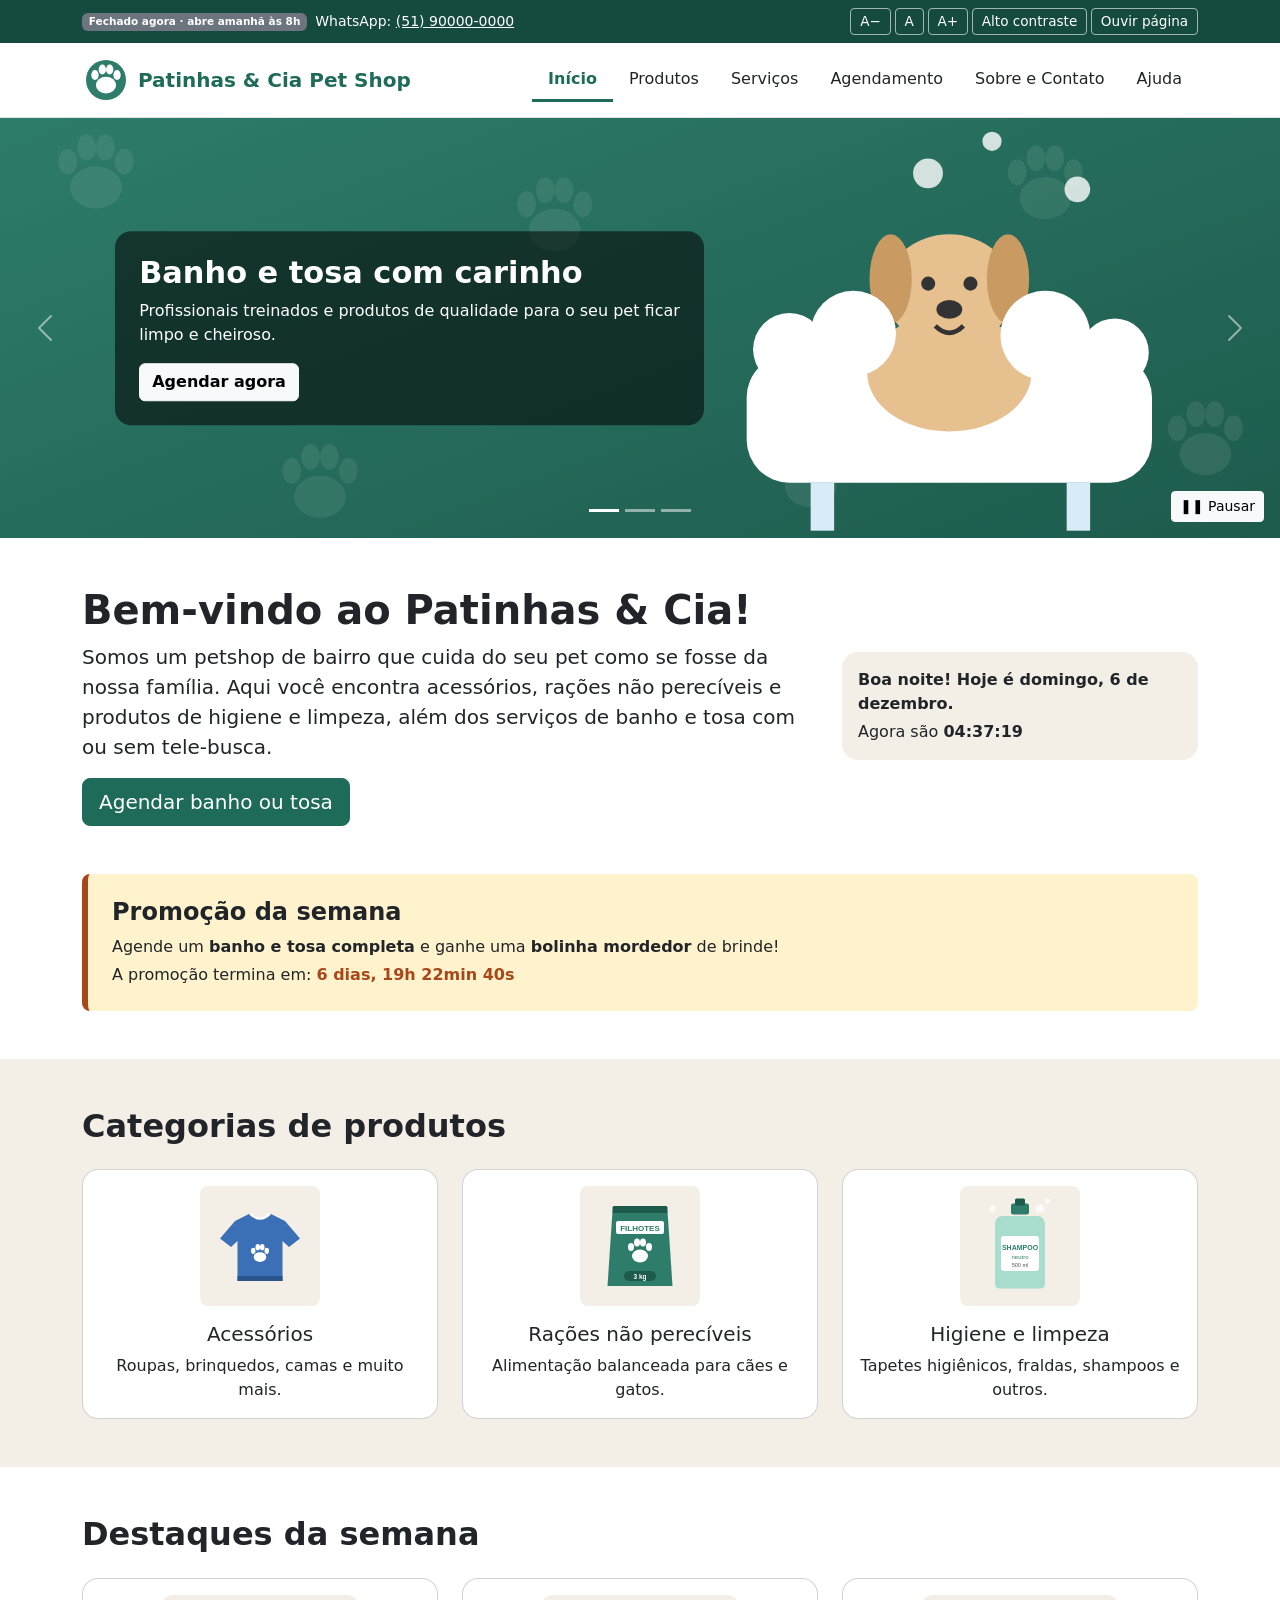
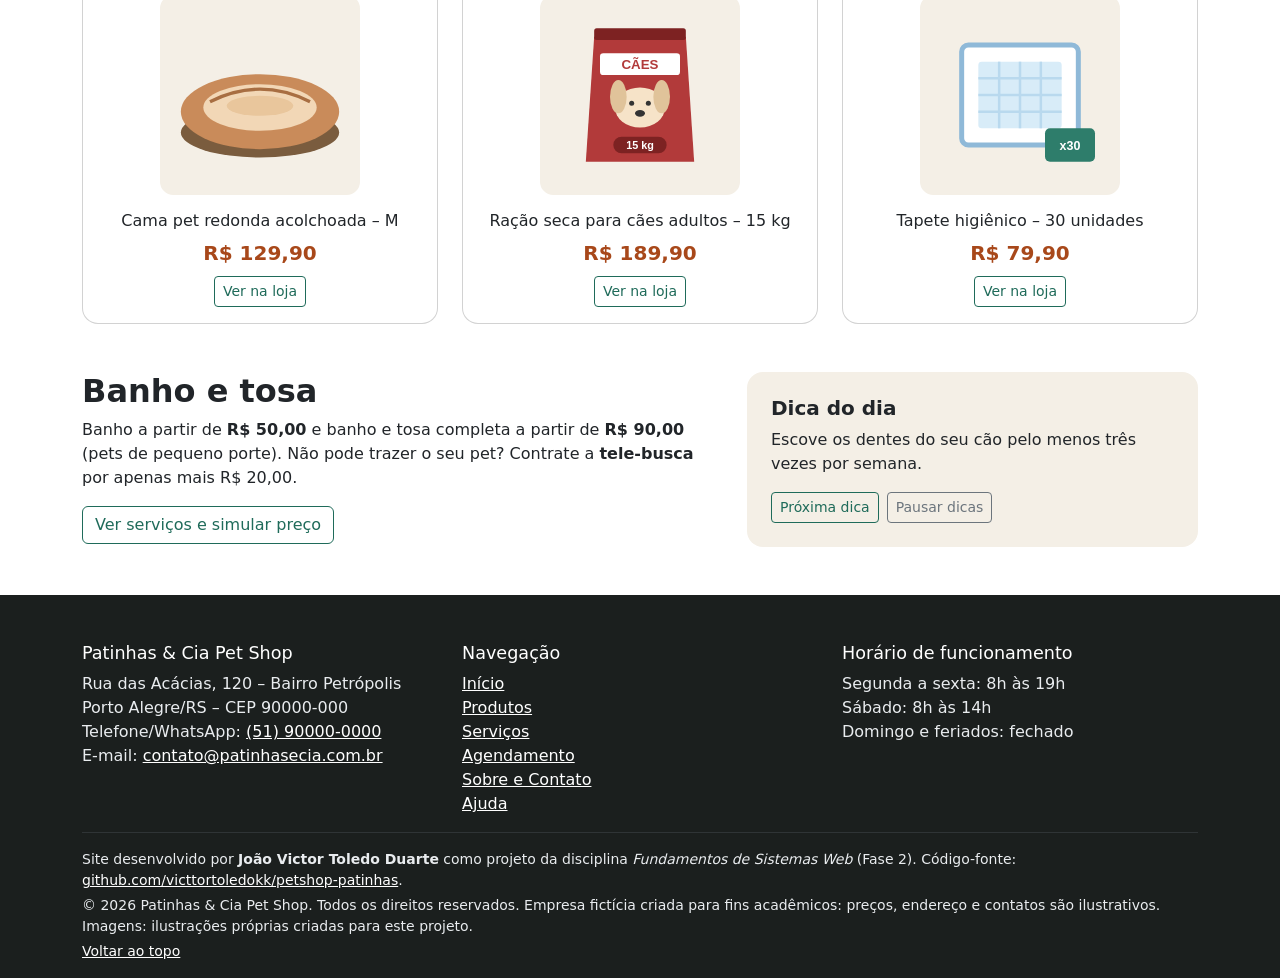
==== commit 6c41e884: "Fase 2: dados fictícios do Rio Grande do Sul (DDD 51) em index.html" ====
--- a/index.html
+++ b/index.html
@@ -22,7 +22,7 @@
       <div class="container d-flex flex-wrap justify-content-between align-items-center gap-2">
         <p class="mb-0 d-flex flex-wrap align-items-center gap-2">
           <span id="status-loja" class="badge text-bg-secondary">Seg. a sex. 8h às 19h · sáb. 8h às 14h</span>
-          <span>WhatsApp: <a href="tel:+5511900000000">(11) 90000-0000</a></span>
+          <span>WhatsApp: <a href="tel:+5551900000000">(51) 90000-0000</a></span>
         </p>
         <div class="barra-acessibilidade d-flex flex-wrap gap-1" role="group" aria-label="Recursos de acessibilidade">
           <button type="button" class="btn btn-sm" id="btn-diminuir-fonte" aria-label="Diminuir o tamanho do texto">A−</button>
@@ -238,9 +238,9 @@
         <div class="col-md-4">
           <h2>Patinhas &amp; Cia Pet Shop</h2>
           <address class="mb-0">
-            Rua das Acácias, 120 – Jardim Primavera<br>
-            São Paulo/SP – CEP 00000-000<br>
-            Telefone/WhatsApp: <a href="tel:+5511900000000">(11) 90000-0000</a><br>
+            Rua das Acácias, 120 – Bairro Petrópolis<br>
+            Porto Alegre/RS – CEP 90000-000<br>
+            Telefone/WhatsApp: <a href="tel:+5551900000000">(51) 90000-0000</a><br>
             E-mail: <a href="mailto:contato@patinhasecia.com.br">contato@patinhasecia.com.br</a>
           </address>
         </div>
